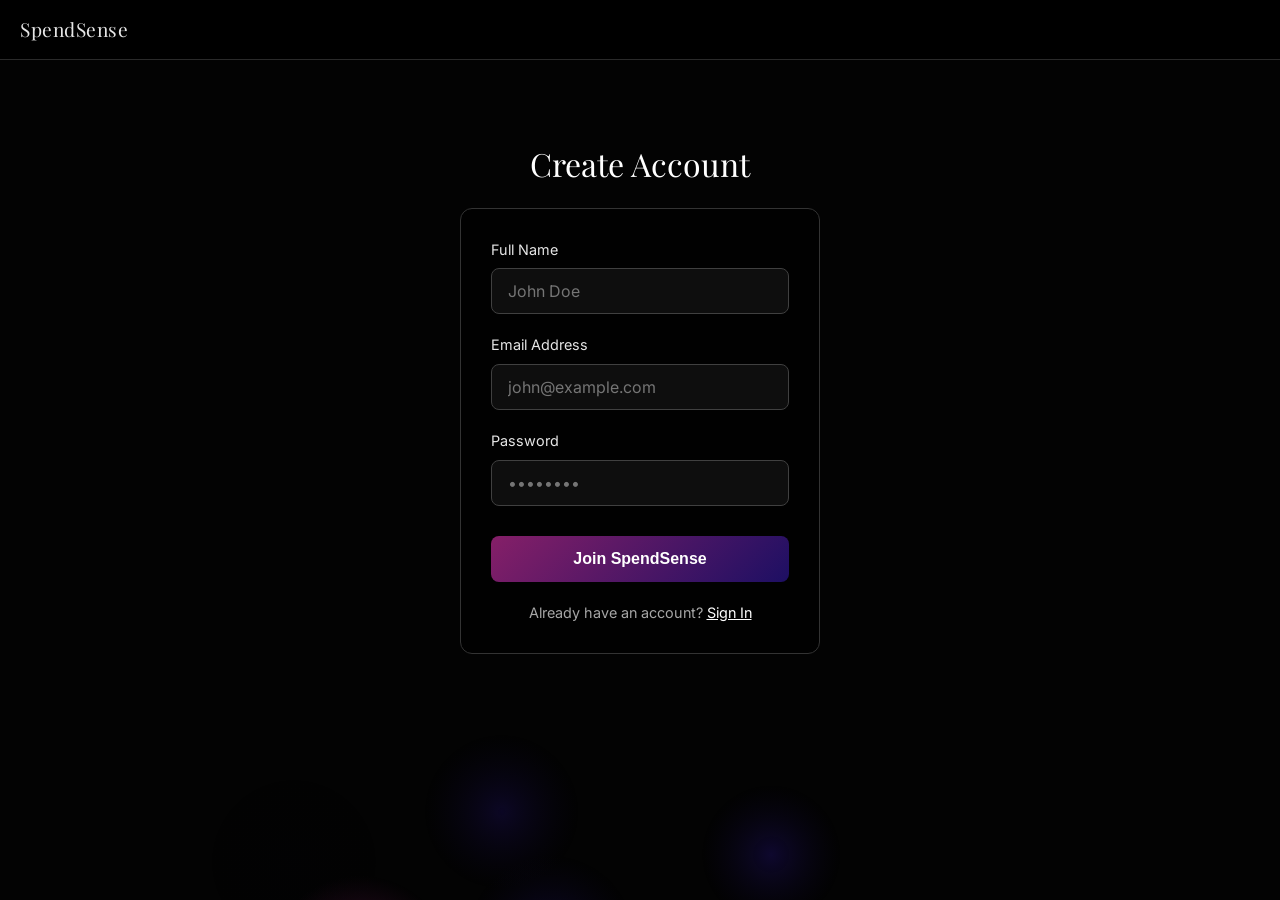
==== register.html @ 92af3d49 "Frontend updated" ====
<!DOCTYPE html>
<html lang="en">
<head>
    <meta charset="UTF-8">
    <meta name="viewport" content="width=device-width, initial-scale=1.0">
    <title>Register - SpendSense AI</title>
    <link href="https://fonts.googleapis.com/css2?family=Inter:wght@300;400;500;600&family=Playfair+Display:ital,wght@0,400;0,600;1,400;1,600&display=swap" rel="stylesheet">
    <link rel="stylesheet" href="./style.css">
</head>
<body>
    <div class="ambient-background">
        <canvas id="particle-canvas"></canvas>
        <div class="color-blob blob-blue"></div>
        <div class="color-blob blob-pink"></div>
    </div>

    <nav class="internal-nav">
        <a href="index.html" class="logo">SpendSense</a>
    </nav>

    <div class="app-container" style="max-width: 400px; margin-top: 80px;">
        <h2 class="page-title" style="text-align: center;">Create Account</h2>
        <div style="background-color: rgba(0,0,0,0.5); padding: 30px; border-radius: 12px; border: 1px solid #333;">
            <div class="form-group">
                <label class="form-label">Full Name</label>
                <input type="text" class="form-input" placeholder="John Doe">
            </div>
            <div class="form-group">
                <label class="form-label">Email Address</label>
                <input type="email" class="form-input" placeholder="john@example.com">
            </div>
            <div class="form-group">
                <label class="form-label">Password</label>
                <input type="password" class="form-input" placeholder="••••••••">
            </div>
            <a href="home.html" style="text-decoration: none;">
                <button class="btn-primary" style="margin-top: 10px;">Join SpendSense</button>
            </a>
            <p style="text-align: center; margin-top: 20px; font-size: 0.9rem; color: #a6a6a6;">
                Already have an account? <a href="#" style="color: #fff;">Sign In</a>
            </p>
        </div>
    </div>

    <script src="particles.js"></script>
</body>
</html>
---- style.css ----
:root {
    --bg-color: #030303;
    --text-color: #ffffff;
    --nav-bg: #2a2a2a;
    --card-bg: #a6a6a6;
    --accent-gray: #595959;
    --marquee-bg: #bfbfbf;
    --screenshots-bg: #262626;
}

* {
    margin: 0;
    padding: 0;
    box-sizing: border-box;
}

html {
    background-color: var(--bg-color);
}

body {
    color: var(--text-color);
    font-family: 'Inter', sans-serif;
    -webkit-font-smoothing: antialiased;
    line-height: 1.5;
    overflow-x: hidden;
}

/* Typography */
h1,
h2,
.logo,
.italic,
.about-text,
.screenshot-card {
    font-family: 'Playfair Display', serif;
    font-weight: 400;
}

.italic {
    font-style: italic;
}

/* Navbar */
.navbar {
    padding: 20px 0;
    display: flex;
    justify-content: center;
}

.nav-content {
    background-color: var(--nav-bg);
    width: 65%;
    max-width: 600px;
    display: flex;
    justify-content: space-between;
    align-items: center;
    padding: 4px 6px 4px 15px;
    border-radius: 4px;
    border: 1px solid #404040;
}

.logo {
    font-size: 1.2rem;
    letter-spacing: 0.5px;
    color: #e6e6e6;
}

.btn-account {
    background-color: #b3b3b3;
    color: #1a1a1a;
    border: none;
    padding: 4px 16px;
    border-radius: 2px;
    font-family: 'Inter', sans-serif;
    font-size: 0.75rem;
    font-weight: 600;
    cursor: pointer;
    transition: background-color 0.2s ease;
}

.btn-account:hover {
    background-color: #fff;
}

/* Hero Section */
.hero {
    text-align: center;
    padding: 40px 20px;
}

.hero-title {
    font-size: 3.2rem;
    line-height: 1.1;
    margin-bottom: 25px;
    letter-spacing: -0.5px;
}

.hero-buttons {
    display: flex;
    justify-content: center;
    gap: 20px;
}

.btn-placeholder {
    width: 120px;
    height: 28px;
    background-color: var(--accent-gray);
    border: none;
    border-radius: 4px;
    cursor: pointer;
    transition: background-color 0.2s ease;
}

.btn-placeholder:hover {
    background-color: #737373;
}

/* App Screenshots */
.app-screenshots {
    padding: 10px 20px 30px;
    display: flex;
    justify-content: center;
}

.screenshots-container {
    background-color: var(--screenshots-bg);
    padding: 25px;
    border-radius: 12px;
    display: flex;
    gap: 25px;
    /* Soft white glow at the bottom as seen in design */
    box-shadow: 0 30px 40px -20px rgba(255, 255, 255, 0.15);
    border: 1px solid #333;
}

.screenshot-card {
    width: 150px;
    height: 250px;
    background-color: var(--card-bg);
    border-radius: 4px;
    display: flex;
    align-items: center;
    justify-content: center;
    color: #1a1a1a;
    font-size: 1rem;
    transition: transform 0.3s ease;
}

.screenshot-card:hover {
    transform: translateY(-5px);
}

/* Marquee Section */
.marquee-section {
    background-color: var(--marquee-bg);
    color: #000;
    padding: 10px 0;
    overflow: hidden;
    white-space: nowrap;
    border-top: 1px solid #000;
    border-bottom: 1px solid #000;
}

.marquee-content {
    display: inline-block;
    animation: marquee 20s linear infinite;
    font-family: 'Inter', sans-serif;
    font-size: 0.95rem;
    font-weight: 500;
}

.marquee-content span {
    margin: 0 40px;
}

@keyframes marquee {
    0% {
        transform: translateX(0);
    }

    100% {
        transform: translateX(-50%);
    }
}

/* About Section */
.about-section {
    padding: 20px 20px 40px;
    position: relative;
    max-width: 600px;
    margin: 0 auto;
    border-bottom: 1px solid #1a1a1a;
}

.about-header {
    text-align: right;
    margin-bottom: 30px;
}

.about-link {
    color: #595959;
    text-decoration: none;
    font-size: 0.9rem;
    font-weight: 500;
    transition: color 0.2s ease;
}

.about-link:hover {
    color: #fff;
}

.about-text {
    color: #a6a6a6;
    font-size: 1.15rem;
    line-height: 1.4;
    text-align: center;
}

.fab-button {
    position: absolute;
    bottom: 20px;
    right: -40px;
    /* Offset outside the main text block */
    width: 40px;
    height: 40px;
    border-radius: 50%;
    background-color: #e6e6e6;
    border: none;
    cursor: pointer;
    box-shadow: 0 4px 12px rgba(255, 255, 255, 0.1);
    transition: transform 0.2s ease;
}

.fab-button:hover {
    transform: scale(1.1);
    background-color: #fff;
}

/* Features Section */
.features-section {
    padding: 50px 20px;
    max-width: 600px;
    margin: 0 auto;
    text-align: center;
}

.section-title {
    font-size: 2.8rem;
    margin-bottom: 30px;
}

.features-grid {
    display: grid;
    grid-template-columns: repeat(3, 1fr);
    gap: 15px;
}

.feature-box {
    background-color: var(--card-bg);
    border-radius: 4px;
    aspect-ratio: 3 / 4;
    transition: transform 0.2s ease;
}

.feature-box:hover {
    transform: translateY(-5px);
}

@media (max-width: 768px) {
    .screenshots-container {
        flex-direction: column;
        align-items: center;
    }

    .features-grid {
        grid-template-columns: repeat(2, 1fr);
    }

    .hero-title {
        font-size: 2.2rem;
    }

    .nav-content {
        width: 90%;
    }

    .fab-button {
        right: 10px;
    }
}

@media (max-width: 480px) {
    .features-grid {
        grid-template-columns: 1fr;
    }
}

/* Ambient Background Effect */
.ambient-background {
    position: fixed;
    top: 0;
    left: 0;
    width: 100vw;
    height: 100vh;
    z-index: -1;
    overflow: hidden;
    pointer-events: none;
}

.color-blob {
    position: absolute;
    filter: blur(150px);
    border-radius: 50%;
    opacity: 0;
    transition: opacity 0.5s ease-out, transform 0.8s ease-out;
}

.blob-blue {
    bottom: -20%;
    left: -10%;
    width: 60vw;
    height: 60vw;
    background: radial-gradient(circle, rgba(29, 15, 99, 0.8) 0%, rgba(13, 6, 46, 0.3) 70%, transparent 100%);
    transform: translateY(200px);
}

.blob-pink {
    bottom: -20%;
    right: -10%;
    width: 60vw;
    height: 60vw;
    background: radial-gradient(circle, rgba(133, 31, 104, 0.8) 0%, rgba(66, 15, 52, 0.3) 70%, transparent 100%);
    transform: translateY(200px);
}

#particle-canvas {
    position: absolute;
    top: 0;
    left: 0;
    width: 100vw;
    height: 100vh;
    z-index: -1;
    pointer-events: none;
}

/* App Internal Pages Layout */
.app-container {
    max-width: 800px;
    margin: 40px auto;
    padding: 0 20px;
}

.page-title {
    font-size: 2rem;
    margin-bottom: 20px;
    font-family: 'Playfair Display', serif;
}

/* Forms */
.form-group {
    margin-bottom: 20px;
}

.form-label {
    display: block;
    margin-bottom: 8px;
    color: #e6e6e6;
    font-size: 0.9rem;
}

.form-input {
    width: 100%;
    padding: 12px 16px;
    background-color: rgba(255, 255, 255, 0.05);
    border: 1px solid #404040;
    border-radius: 8px;
    color: #fff;
    font-family: 'Inter', sans-serif;
    font-size: 1rem;
    transition: border-color 0.2s, background-color 0.2s;
}

.form-input:focus {
    outline: none;
    border-color: #851f68;
    background-color: rgba(255, 255, 255, 0.1);
}

.btn-primary {
    background: linear-gradient(135deg, #851f68, #1d0f63);
    color: #fff;
    border: none;
    padding: 14px 24px;
    border-radius: 8px;
    font-size: 1rem;
    font-weight: 600;
    cursor: pointer;
    width: 100%;
    transition: opacity 0.2s, transform 0.2s;
}

.btn-primary:hover {
    opacity: 0.9;
    transform: translateY(-2px);
}

/* Dashboard Cards */
.balance-card {
    background: linear-gradient(135deg, rgba(29, 15, 99, 0.4), rgba(133, 31, 104, 0.4));
    border: 1px solid rgba(255, 255, 255, 0.1);
    border-radius: 16px;
    padding: 30px;
    text-align: center;
    margin-bottom: 30px;
    box-shadow: 0 10px 30px rgba(0, 0, 0, 0.3);
    backdrop-filter: blur(10px);
}

.balance-label {
    font-size: 1rem;
    color: #b3b3b3;
    margin-bottom: 10px;
}

.balance-amount {
    font-size: 3.5rem;
    font-weight: 600;
    letter-spacing: -1px;
}

.grid-menu {
    display: grid;
    grid-template-columns: repeat(2, 1fr);
    gap: 15px;
    margin-bottom: 30px;
}

.menu-item {
    background-color: rgba(255, 255, 255, 0.05);
    border: 1px solid #333;
    border-radius: 12px;
    padding: 20px;
    text-align: center;
    text-decoration: none;
    color: #fff;
    transition: background-color 0.2s, transform 0.2s;
}

.menu-item:hover {
    background-color: rgba(255, 255, 255, 0.1);
    transform: translateY(-3px);
}

.menu-icon {
    font-size: 1.5rem;
    margin-bottom: 10px;
}

/* Transaction List */
.transaction-list {
    background-color: rgba(0, 0, 0, 0.5);
    border-radius: 12px;
    border: 1px solid #333;
    overflow: hidden;
}

.transaction-item {
    display: flex;
    justify-content: space-between;
    align-items: center;
    padding: 15px 20px;
    border-bottom: 1px solid #2a2a2a;
    text-decoration: none;
    color: inherit;
    transition: background-color 0.2s;
}

.transaction-item:hover {
    background-color: rgba(255, 255, 255, 0.05);
}

.transaction-item:last-child {
    border-bottom: none;
}

.tx-info {
    display: flex;
    align-items: center;
    gap: 15px;
}

.tx-icon {
    width: 40px;
    height: 40px;
    border-radius: 50%;
    background-color: #333;
    display: flex;
    align-items: center;
    justify-content: center;
    font-size: 1.2rem;
}

.tx-details h4 {
    margin-bottom: 4px;
    font-weight: 500;
}

.tx-details p {
    font-size: 0.8rem;
    color: #8c8c8c;
}

.tx-amount {
    font-weight: 600;
}

.tx-amount.negative {
    color: #ff6b6b;
}

.tx-amount.positive {
    color: #51cf66;
}

/* AI Chat */
.chat-container {
    background-color: rgba(0, 0, 0, 0.5);
    border: 1px solid #333;
    border-radius: 12px;
    height: 60vh;
    display: flex;
    flex-direction: column;
    overflow: hidden;
}

.chat-messages {
    flex: 1;
    padding: 20px;
    overflow-y: auto;
    display: flex;
    flex-direction: column;
    gap: 15px;
}

.message {
    max-width: 80%;
    padding: 12px 16px;
    border-radius: 12px;
    line-height: 1.4;
}

.message.ai {
    align-self: flex-start;
    background-color: #2a2a2a;
    border-bottom-left-radius: 4px;
}

.message.user {
    align-self: flex-end;
    background: linear-gradient(135deg, #1d0f63, #851f68);
    border-bottom-right-radius: 4px;
}

.chat-input-area {
    padding: 15px;
    border-top: 1px solid #333;
    display: flex;
    gap: 10px;
}

.chat-input {
    flex: 1;
    padding: 12px;
    border-radius: 20px;
    border: 1px solid #404040;
    background-color: rgba(255, 255, 255, 0.05);
    color: #fff;
}

.chat-input:focus {
    outline: none;
    border-color: #851f68;
}

.btn-send {
    background-color: #851f68;
    color: #fff;
    border: none;
    width: 45px;
    height: 45px;
    border-radius: 50%;
    cursor: pointer;
    display: flex;
    align-items: center;
    justify-content: center;
    transition: transform 0.2s;
}

.btn-send:hover {
    transform: scale(1.05);
}

/* AI Summary specific */
.summary-card {
    background-color: rgba(255, 255, 255, 0.05);
    border: 1px solid #404040;
    border-radius: 12px;
    padding: 25px;
    margin-bottom: 20px;
    position: relative;
    overflow: hidden;
}

.summary-card::before {
    content: '';
    position: absolute;
    top: 0; left: 0; width: 4px; height: 100%;
    background: linear-gradient(to bottom, #851f68, #1d0f63);
}

.summary-card h3 {
    margin-bottom: 15px;
    color: #e6e6e6;
    display: flex;
    align-items: center;
    gap: 10px;
}

.progress-bar {
    height: 8px;
    background-color: #333;
    border-radius: 4px;
    margin-top: 15px;
    overflow: hidden;
}

.progress-fill {
    height: 100%;
    background: linear-gradient(to right, #1d0f63, #851f68);
    border-radius: 4px;
}

/* Internal Nav */
.internal-nav {
    display: flex;
    justify-content: space-between;
    align-items: center;
    padding: 15px 20px;
    background-color: rgba(0, 0, 0, 0.8);
    border-bottom: 1px solid #2a2a2a;
    position: sticky;
    top: 0;
    z-index: 10;
    backdrop-filter: blur(10px);
}

.internal-nav .logo {
    text-decoration: none;
    color: #e6e6e6;
}

.nav-links {
    display: flex;
    gap: 20px;
}

.nav-links a {
    color: #a6a6a6;
    text-decoration: none;
    font-size: 0.9rem;
    transition: color 0.2s;
}

.nav-links a:hover, .nav-links a.active {
    color: #fff;
}
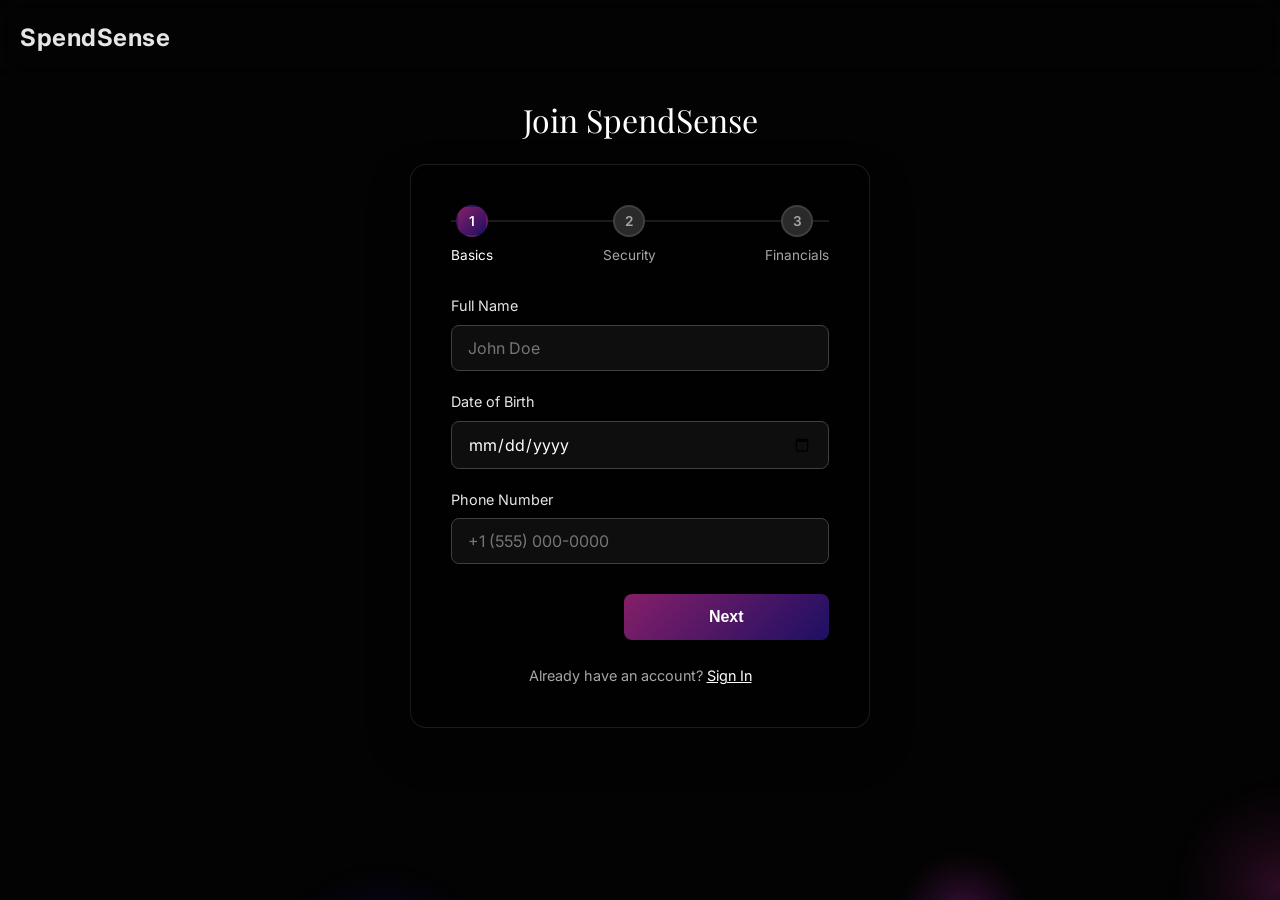
==== commit cda59221: "last update" ====
--- a/register.html
+++ b/register.html
@@ -6,6 +6,179 @@
     <title>Register - SpendSense AI</title>
     <link href="https://fonts.googleapis.com/css2?family=Inter:wght@300;400;500;600&family=Playfair+Display:ital,wght@0,400;0,600;1,400;1,600&display=swap" rel="stylesheet">
     <link rel="stylesheet" href="./style.css">
+    <style>
+        .glass-container {
+            background-color: rgba(0, 0, 0, 0.4);
+            border: 1px solid rgba(255, 255, 255, 0.1);
+            backdrop-filter: blur(15px);
+            -webkit-backdrop-filter: blur(15px);
+            border-radius: 16px;
+            padding: 40px;
+            box-shadow: 0 20px 40px rgba(0, 0, 0, 0.4);
+        }
+        
+        .stepper {
+            display: flex;
+            justify-content: space-between;
+            margin-bottom: 30px;
+            position: relative;
+        }
+
+        .stepper::before {
+            content: '';
+            position: absolute;
+            top: 15px;
+            left: 0;
+            width: 100%;
+            height: 2px;
+            background-color: rgba(255, 255, 255, 0.1);
+            z-index: 1;
+        }
+        
+        .step {
+            position: relative;
+            z-index: 2;
+            display: flex;
+            flex-direction: column;
+            align-items: center;
+            color: #a6a6a6;
+            font-size: 0.85rem;
+        }
+
+        .step.active {
+            color: #fff;
+        }
+
+        .step-circle {
+            width: 32px;
+            height: 32px;
+            border-radius: 50%;
+            background-color: #2a2a2a;
+            border: 2px solid rgba(255, 255, 255, 0.1);
+            display: flex;
+            align-items: center;
+            justify-content: center;
+            margin-bottom: 8px;
+            font-weight: 600;
+            transition: all 0.3s;
+        }
+
+        .step.active .step-circle {
+            background: linear-gradient(135deg, #851f68, #1d0f63);
+            border-color: transparent;
+            color: #fff;
+        }
+
+        .step.completed .step-circle {
+            background: #851f68;
+            border-color: transparent;
+            color: #fff;
+        }
+        
+        .form-section {
+            display: none;
+            animation: fadeIn 0.4s;
+        }
+        
+        .form-section.active {
+            display: block;
+        }
+
+        @keyframes fadeIn {
+            from { opacity: 0; transform: translateY(10px); }
+            to { opacity: 1; transform: translateY(0); }
+        }
+
+        .btn-group {
+            display: flex;
+            justify-content: space-between;
+            margin-top: 30px;
+            gap: 15px;
+        }
+        
+        .btn-secondary {
+            background-color: transparent;
+            border: 1px solid rgba(255, 255, 255, 0.2);
+            color: #fff;
+            padding: 14px 24px;
+            border-radius: 8px;
+            cursor: pointer;
+            font-family: 'Inter', sans-serif;
+            font-weight: 600;
+            transition: all 0.2s;
+            flex: 1;
+        }
+        
+        .btn-secondary:hover {
+            background-color: rgba(255, 255, 255, 0.05);
+        }
+
+        .btn-primary {
+            flex: 1;
+        }
+
+        .checkbox-group {
+            display: flex;
+            align-items: center;
+            gap: 10px;
+            margin-top: 15px;
+            margin-bottom: 15px;
+        }
+
+        .checkbox-group input {
+            accent-color: #851f68;
+            width: 16px;
+            height: 16px;
+        }
+
+        .checkbox-group label {
+            color: #a6a6a6;
+            font-size: 0.9rem;
+        }
+
+        .business-fields {
+            display: none;
+            margin-top: 15px;
+            padding-top: 15px;
+            border-top: 1px solid rgba(255,255,255,0.1);
+        }
+        
+        .business-fields.active {
+            display: block;
+        }
+
+        .internal-nav {
+            border-bottom: none;
+            background: transparent;
+            padding: 20px;
+        }
+        
+        .internal-nav .logo {
+            font-family: 'Inter', sans-serif;
+            font-size: 1.5rem;
+            font-weight: 700;
+            color: #e6e6e6;
+        }
+
+        select.form-input {
+            appearance: none;
+            background-image: url("data:image/svg+xml;charset=US-ASCII,%3Csvg%20xmlns%3D%22http%3A%2F%2Fwww.w3.org%2F2000%2Fsvg%22%20width%3D%22292.4%22%20height%3D%22292.4%22%3E%3Cpath%20fill%3D%22%23ffffff%22%20d%3D%22M287%2069.4a17.6%2017.6%200%200%200-13-5.4H18.4c-5%200-9.3%201.8-12.9%205.4A17.6%2017.6%200%200%200%200%2082.2c0%205%201.8%209.3%205.4%2012.9l128%20127.9c3.6%203.6%207.8%205.4%2012.8%205.4s9.2-1.8%2012.8-5.4L287%2095c3.5-3.5%205.4-7.8%205.4-12.8%200-5-1.9-9.2-5.5-12.8z%22%2F%3E%3C%2Fsvg%3E");
+            background-repeat: no-repeat;
+            background-position: right 15px top 50%;
+            background-size: 12px auto;
+        }
+        
+        select.form-input option {
+            background-color: #2a2a2a;
+            color: #fff;
+        }
+
+        @media (max-width: 480px) {
+            .glass-container {
+                padding: 25px 20px;
+            }
+        }
+    </style>
 </head>
 <body>
     <div class="ambient-background">
@@ -18,30 +191,187 @@
         <a href="index.html" class="logo">SpendSense</a>
     </nav>
 
-    <div class="app-container" style="max-width: 400px; margin-top: 80px;">
-        <h2 class="page-title" style="text-align: center;">Create Account</h2>
-        <div style="background-color: rgba(0,0,0,0.5); padding: 30px; border-radius: 12px; border: 1px solid #333;">
-            <div class="form-group">
-                <label class="form-label">Full Name</label>
-                <input type="text" class="form-input" placeholder="John Doe">
+    <div class="app-container" style="max-width: 500px; margin-top: 20px;">
+        <h2 class="page-title" style="text-align: center;">Join SpendSense</h2>
+        
+        <div class="glass-container">
+            <!-- Stepper -->
+            <div class="stepper">
+                <div class="step active" id="step-indicator-1">
+                    <div class="step-circle">1</div>
+                    <span>Basics</span>
+                </div>
+                <div class="step" id="step-indicator-2">
+                    <div class="step-circle">2</div>
+                    <span>Security</span>
+                </div>
+                <div class="step" id="step-indicator-3">
+                    <div class="step-circle">3</div>
+                    <span>Financials</span>
+                </div>
             </div>
-            <div class="form-group">
-                <label class="form-label">Email Address</label>
-                <input type="email" class="form-input" placeholder="john@example.com">
-            </div>
-            <div class="form-group">
-                <label class="form-label">Password</label>
-                <input type="password" class="form-input" placeholder="••••••••">
-            </div>
-            <a href="home.html" style="text-decoration: none;">
-                <button class="btn-primary" style="margin-top: 10px;">Join SpendSense</button>
-            </a>
-            <p style="text-align: center; margin-top: 20px; font-size: 0.9rem; color: #a6a6a6;">
-                Already have an account? <a href="#" style="color: #fff;">Sign In</a>
+
+            <form id="onboarding-form" onsubmit="event.preventDefault(); window.location.href='home.html';">
+                
+                <!-- Step 1: Basics -->
+                <div class="form-section active" id="step-1">
+                    <div class="form-group">
+                        <label class="form-label" for="fullName">Full Name</label>
+                        <input type="text" id="fullName" class="form-input" placeholder="John Doe" required>
+                    </div>
+                    <div class="form-group">
+                        <label class="form-label" for="dob">Date of Birth</label>
+                        <input type="date" id="dob" class="form-input" required>
+                    </div>
+                    <div class="form-group">
+                        <label class="form-label" for="phone">Phone Number</label>
+                        <input type="tel" id="phone" class="form-input" placeholder="+1 (555) 000-0000" required>
+                    </div>
+                    <div class="btn-group">
+                        <div style="flex: 1"></div>
+                        <button type="button" class="btn-primary" onclick="nextStep(2)">Next</button>
+                    </div>
+                </div>
+
+                <!-- Step 2: Security -->
+                <div class="form-section" id="step-2">
+                    <div class="form-group">
+                        <label class="form-label" for="email">Email Address</label>
+                        <input type="email" id="email" class="form-input" placeholder="john@example.com" required>
+                    </div>
+                    <div class="form-group">
+                        <label class="form-label" for="password">Password</label>
+                        <input type="password" id="password" class="form-input" placeholder="••••••••" required>
+                    </div>
+                    <div class="form-group">
+                        <label class="form-label" for="confirmPassword">Confirm Password</label>
+                        <input type="password" id="confirmPassword" class="form-input" placeholder="••••••••" required>
+                    </div>
+                    <div class="btn-group">
+                        <button type="button" class="btn-secondary" onclick="prevStep(1)">Back</button>
+                        <button type="button" class="btn-primary" onclick="nextStep(3)">Next</button>
+                    </div>
+                </div>
+
+                <!-- Step 3: Financials -->
+                <div class="form-section" id="step-3">
+                    <div class="form-group">
+                        <label class="form-label" for="incomeSource">Primary Income Source</label>
+                        <select id="incomeSource" class="form-input" required>
+                            <option value="" disabled selected>Select income source</option>
+                            <option value="salary">Salary</option>
+                            <option value="freelance">Freelance / Contract</option>
+                            <option value="business">Business Revenue</option>
+                            <option value="investments">Investments</option>
+                            <option value="other">Other</option>
+                        </select>
+                    </div>
+                    <div class="form-group">
+                        <label class="form-label" for="budget">Monthly Budget Goal ($)</label>
+                        <input type="number" id="budget" class="form-input" placeholder="5000" required>
+                    </div>
+                    
+                    <div class="checkbox-group">
+                        <input type="checkbox" id="isBusiness" onchange="toggleBusinessFields()">
+                        <label for="isBusiness">Register as Business</label>
+                    </div>
+
+                    <div class="business-fields" id="businessFields">
+                        <div class="form-group">
+                            <label class="form-label" for="companyName">Company Name</label>
+                            <input type="text" id="companyName" class="form-input" placeholder="Acme Corp">
+                        </div>
+                        <div class="form-group">
+                            <label class="form-label" for="industry">Industry</label>
+                            <input type="text" id="industry" class="form-input" placeholder="Technology">
+                        </div>
+                    </div>
+
+                    <div class="checkbox-group" style="margin-top: 20px;">
+                        <input type="checkbox" id="terms" required>
+                        <label for="terms">I agree to the Terms of Service and Privacy Policy</label>
+                    </div>
+
+                    <div class="btn-group">
+                        <button type="button" class="btn-secondary" onclick="prevStep(2)">Back</button>
+                        <button type="submit" class="btn-primary">Join SpendSense</button>
+                    </div>
+                </div>
+
+            </form>
+
+            <p style="text-align: center; margin-top: 25px; font-size: 0.9rem; color: #a6a6a6;">
+                Already have an account? <a href="payment.html" style="color: #fff; text-decoration: underline;">Sign In</a>
             </p>
         </div>
     </div>
 
+    <script>
+        function nextStep(step) {
+            // Very simple validation (browser built-in)
+            const currentSection = document.querySelector('.form-section.active');
+            const inputs = currentSection.querySelectorAll('input[required], select[required]');
+            let isValid = true;
+            inputs.forEach(input => {
+                if (!input.checkValidity()) {
+                    input.reportValidity();
+                    isValid = false;
+                }
+            });
+
+            if (!isValid && step > Array.from(document.querySelectorAll('.form-section')).indexOf(currentSection) + 1) {
+                return;
+            }
+
+            document.querySelectorAll('.form-section').forEach(el => el.classList.remove('active'));
+            document.getElementById('step-' + step).classList.add('active');
+            
+            document.querySelectorAll('.step').forEach((el, index) => {
+                if(index < step - 1) {
+                    el.classList.add('completed');
+                    el.classList.remove('active');
+                } else if(index === step - 1) {
+                    el.classList.add('active');
+                    el.classList.remove('completed');
+                } else {
+                    el.classList.remove('active');
+                    el.classList.remove('completed');
+                }
+            });
+        }
+
+        function prevStep(step) {
+            document.querySelectorAll('.form-section').forEach(el => el.classList.remove('active'));
+            document.getElementById('step-' + step).classList.add('active');
+            
+            document.querySelectorAll('.step').forEach((el, index) => {
+                if(index < step - 1) {
+                    el.classList.add('completed');
+                    el.classList.remove('active');
+                } else if(index === step - 1) {
+                    el.classList.add('active');
+                    el.classList.remove('completed');
+                } else {
+                    el.classList.remove('active');
+                    el.classList.remove('completed');
+                }
+            });
+        }
+
+        function toggleBusinessFields() {
+            const isChecked = document.getElementById('isBusiness').checked;
+            const fields = document.getElementById('businessFields');
+            if (isChecked) {
+                fields.classList.add('active');
+                document.getElementById('companyName').required = true;
+                document.getElementById('industry').required = true;
+            } else {
+                fields.classList.remove('active');
+                document.getElementById('companyName').required = false;
+                document.getElementById('industry').required = false;
+            }
+        }
+    </script>
     <script src="particles.js"></script>
 </body>
 </html>
--- a/style.css
+++ b/style.css
@@ -29,10 +29,7 @@
 /* Typography */
 h1,
 h2,
-.logo,
-.italic,
-.about-text,
-.screenshot-card {
+.italic {
     font-family: 'Playfair Display', serif;
     font-weight: 400;
 }
@@ -49,19 +46,18 @@
 }
 
 .nav-content {
-    background-color: var(--nav-bg);
-    width: 65%;
-    max-width: 600px;
-    display: flex;
-    justify-content: space-between;
-    align-items: center;
-    padding: 4px 6px 4px 15px;
-    border-radius: 4px;
-    border: 1px solid #404040;
+    width: 90%;
+    max-width: 1400px;
+    display: flex;
+    justify-content: flex-start;
+    align-items: center;
+    padding: 10px 0;
 }
 
 .logo {
-    font-size: 1.2rem;
+    font-family: 'Inter', sans-serif;
+    font-size: 1.5rem;
+    font-weight: 700;
     letter-spacing: 0.5px;
     color: #e6e6e6;
 }
@@ -85,212 +81,210 @@
 
 /* Hero Section */
 .hero {
-    text-align: center;
+    padding: 60px 20px;
+    max-width: 1400px;
+    margin: 0 auto;
+}
+
+.hero-container {
+    display: flex;
+    flex-wrap: wrap;
+    align-items: center;
+    justify-content: space-between;
+    gap: 30px;
+}
+
+.hero-col {
+    flex: 1;
+}
+
+.hero-col-left {
+    flex: 0 0 45%;
+    max-width: 45%;
+    text-align: left;
+}
+
+.hero-col-right {
+    flex: 0 0 50%;
+    max-width: 50%;
+    display: flex;
+    justify-content: center;
+}
+
+.hero-title {
+    font-size: 3.5rem;
+    line-height: 1.1;
+    margin-bottom: 20px;
+    letter-spacing: -0.5px;
+}
+
+.hero-desc {
+    font-family: 'Inter', sans-serif;
+    font-size: 1.1rem;
+    color: #a6a6a6;
+    margin-bottom: 40px;
+    line-height: 1.6;
+}
+
+.hero-buttons {
+    display: flex;
+    flex-direction: row;
+    gap: 20px;
+}
+
+.hero-buttons .btn-primary,
+.hero-buttons .btn-secondary {
+    width: auto;
+    min-width: 160px;
+}
+
+.hero-image {
+    max-width: 100%;
+    height: auto;
+    border-radius: 12px;
+    filter: drop-shadow(0 20px 40px rgba(0,0,0,0.5));
+    animation: float 6s ease-in-out infinite;
+}
+
+@keyframes float {
+    0% { transform: translateY(0px); }
+    50% { transform: translateY(-15px); }
+    100% { transform: translateY(0px); }
+}
+
+.btn-secondary {
+    background-color: transparent;
+    color: #fff;
+    border: 1px solid rgba(255,255,255,0.3);
+    padding: 14px 24px;
+    border-radius: 8px;
+    font-size: 1rem;
+    font-weight: 600;
+    cursor: pointer;
+    transition: background-color 0.2s, border-color 0.2s;
+}
+
+.btn-secondary:hover {
+    background-color: rgba(255,255,255,0.05);
+    border-color: rgba(255,255,255,0.6);
+}
+
+/* Stats Section */
+.stats-section {
+    max-width: 1400px;
+    margin: 20px auto 60px;
     padding: 40px 20px;
-}
-
-.hero-title {
-    font-size: 3.2rem;
+    display: flex;
+    justify-content: flex-start;
+    gap: 80px;
+}
+
+.stat-item {
+    display: flex;
+    flex-direction: column;
+}
+
+.stat-value {
+    font-family: 'Inter', sans-serif;
+    font-size: 2.5rem;
+    font-weight: 600;
+    color: #fff;
     line-height: 1.1;
-    margin-bottom: 25px;
-    letter-spacing: -0.5px;
-}
-
-.hero-buttons {
-    display: flex;
-    justify-content: center;
-    gap: 20px;
-}
-
-.btn-placeholder {
-    width: 120px;
-    height: 28px;
-    background-color: var(--accent-gray);
-    border: none;
-    border-radius: 4px;
-    cursor: pointer;
-    transition: background-color 0.2s ease;
-}
-
-.btn-placeholder:hover {
-    background-color: #737373;
-}
-
-/* App Screenshots */
-.app-screenshots {
-    padding: 10px 20px 30px;
-    display: flex;
-    justify-content: center;
-}
-
-.screenshots-container {
-    background-color: var(--screenshots-bg);
-    padding: 25px;
-    border-radius: 12px;
-    display: flex;
-    gap: 25px;
-    /* Soft white glow at the bottom as seen in design */
-    box-shadow: 0 30px 40px -20px rgba(255, 255, 255, 0.15);
-    border: 1px solid #333;
-}
-
-.screenshot-card {
-    width: 150px;
-    height: 250px;
-    background-color: var(--card-bg);
-    border-radius: 4px;
-    display: flex;
-    align-items: center;
-    justify-content: center;
-    color: #1a1a1a;
-    font-size: 1rem;
-    transition: transform 0.3s ease;
-}
-
-.screenshot-card:hover {
-    transform: translateY(-5px);
-}
-
-/* Marquee Section */
-.marquee-section {
-    background-color: var(--marquee-bg);
-    color: #000;
-    padding: 10px 0;
-    overflow: hidden;
-    white-space: nowrap;
-    border-top: 1px solid #000;
-    border-bottom: 1px solid #000;
-}
-
-.marquee-content {
-    display: inline-block;
-    animation: marquee 20s linear infinite;
-    font-family: 'Inter', sans-serif;
-    font-size: 0.95rem;
-    font-weight: 500;
-}
-
-.marquee-content span {
-    margin: 0 40px;
-}
-
-@keyframes marquee {
-    0% {
-        transform: translateX(0);
-    }
-
-    100% {
-        transform: translateX(-50%);
-    }
-}
-
-/* About Section */
-.about-section {
-    padding: 20px 20px 40px;
-    position: relative;
-    max-width: 600px;
-    margin: 0 auto;
-    border-bottom: 1px solid #1a1a1a;
-}
-
-.about-header {
-    text-align: right;
-    margin-bottom: 30px;
-}
-
-.about-link {
-    color: #595959;
-    text-decoration: none;
+}
+
+.stat-label {
+    font-family: 'Inter', sans-serif;
     font-size: 0.9rem;
-    font-weight: 500;
-    transition: color 0.2s ease;
-}
-
-.about-link:hover {
-    color: #fff;
-}
-
-.about-text {
-    color: #a6a6a6;
-    font-size: 1.15rem;
-    line-height: 1.4;
-    text-align: center;
-}
-
-.fab-button {
-    position: absolute;
-    bottom: 20px;
-    right: -40px;
-    /* Offset outside the main text block */
-    width: 40px;
-    height: 40px;
-    border-radius: 50%;
-    background-color: #e6e6e6;
-    border: none;
-    cursor: pointer;
-    box-shadow: 0 4px 12px rgba(255, 255, 255, 0.1);
-    transition: transform 0.2s ease;
-}
-
-.fab-button:hover {
-    transform: scale(1.1);
-    background-color: #fff;
+    color: #8c8c8c;
+    margin-top: 8px;
 }
 
 /* Features Section */
 .features-section {
-    padding: 50px 20px;
-    max-width: 600px;
-    margin: 0 auto;
-    text-align: center;
-}
-
-.section-title {
-    font-size: 2.8rem;
-    margin-bottom: 30px;
+    max-width: 1400px;
+    margin: 40px auto 80px;
+    padding: 0 20px;
 }
 
 .features-grid {
     display: grid;
     grid-template-columns: repeat(3, 1fr);
-    gap: 15px;
-}
-
-.feature-box {
-    background-color: var(--card-bg);
-    border-radius: 4px;
-    aspect-ratio: 3 / 4;
-    transition: transform 0.2s ease;
-}
-
-.feature-box:hover {
+    gap: 30px;
+}
+
+.feature-card {
+    background-color: rgba(255, 255, 255, 0.03);
+    border: 1px solid rgba(255, 255, 255, 0.05);
+    border-radius: 12px;
+    padding: 40px 30px;
+    transition: transform 0.3s, background-color 0.3s;
+}
+
+.feature-card:hover {
     transform: translateY(-5px);
-}
-
-@media (max-width: 768px) {
-    .screenshots-container {
+    background-color: rgba(255, 255, 255, 0.06);
+}
+
+.feature-icon {
+    width: 48px;
+    height: 48px;
+    background-color: #851f68;
+    border-radius: 12px;
+    display: flex;
+    align-items: center;
+    justify-content: center;
+    margin-bottom: 24px;
+}
+
+.feature-title {
+    font-family: 'Inter', sans-serif;
+    font-size: 1.25rem;
+    font-weight: 600;
+    margin-bottom: 15px;
+    color: #ffffff;
+}
+
+.feature-text {
+    font-family: 'Inter', sans-serif;
+    font-size: 1rem;
+    color: #a6a6a6;
+    line-height: 1.6;
+}
+
+
+
+@media (max-width: 992px) {
+    .hero-col-left, .hero-col-right {
+        flex: 0 0 100%;
+        max-width: 100%;
+        text-align: center;
+    }
+    
+    .hero-buttons {
+        justify-content: center;
+        margin: 0 auto 40px auto;
+    }
+    
+    .stats-section {
         flex-direction: column;
         align-items: center;
+        gap: 30px;
     }
-
+    
     .features-grid {
         grid-template-columns: repeat(2, 1fr);
     }
-
+}
+
+@media (max-width: 768px) {
     .hero-title {
-        font-size: 2.2rem;
+        font-size: 2.5rem;
     }
 
     .nav-content {
-        width: 90%;
+        justify-content: center;
     }
 
-    .fab-button {
-        right: 10px;
-    }
-}
-
-@media (max-width: 480px) {
     .features-grid {
         grid-template-columns: 1fr;
     }
